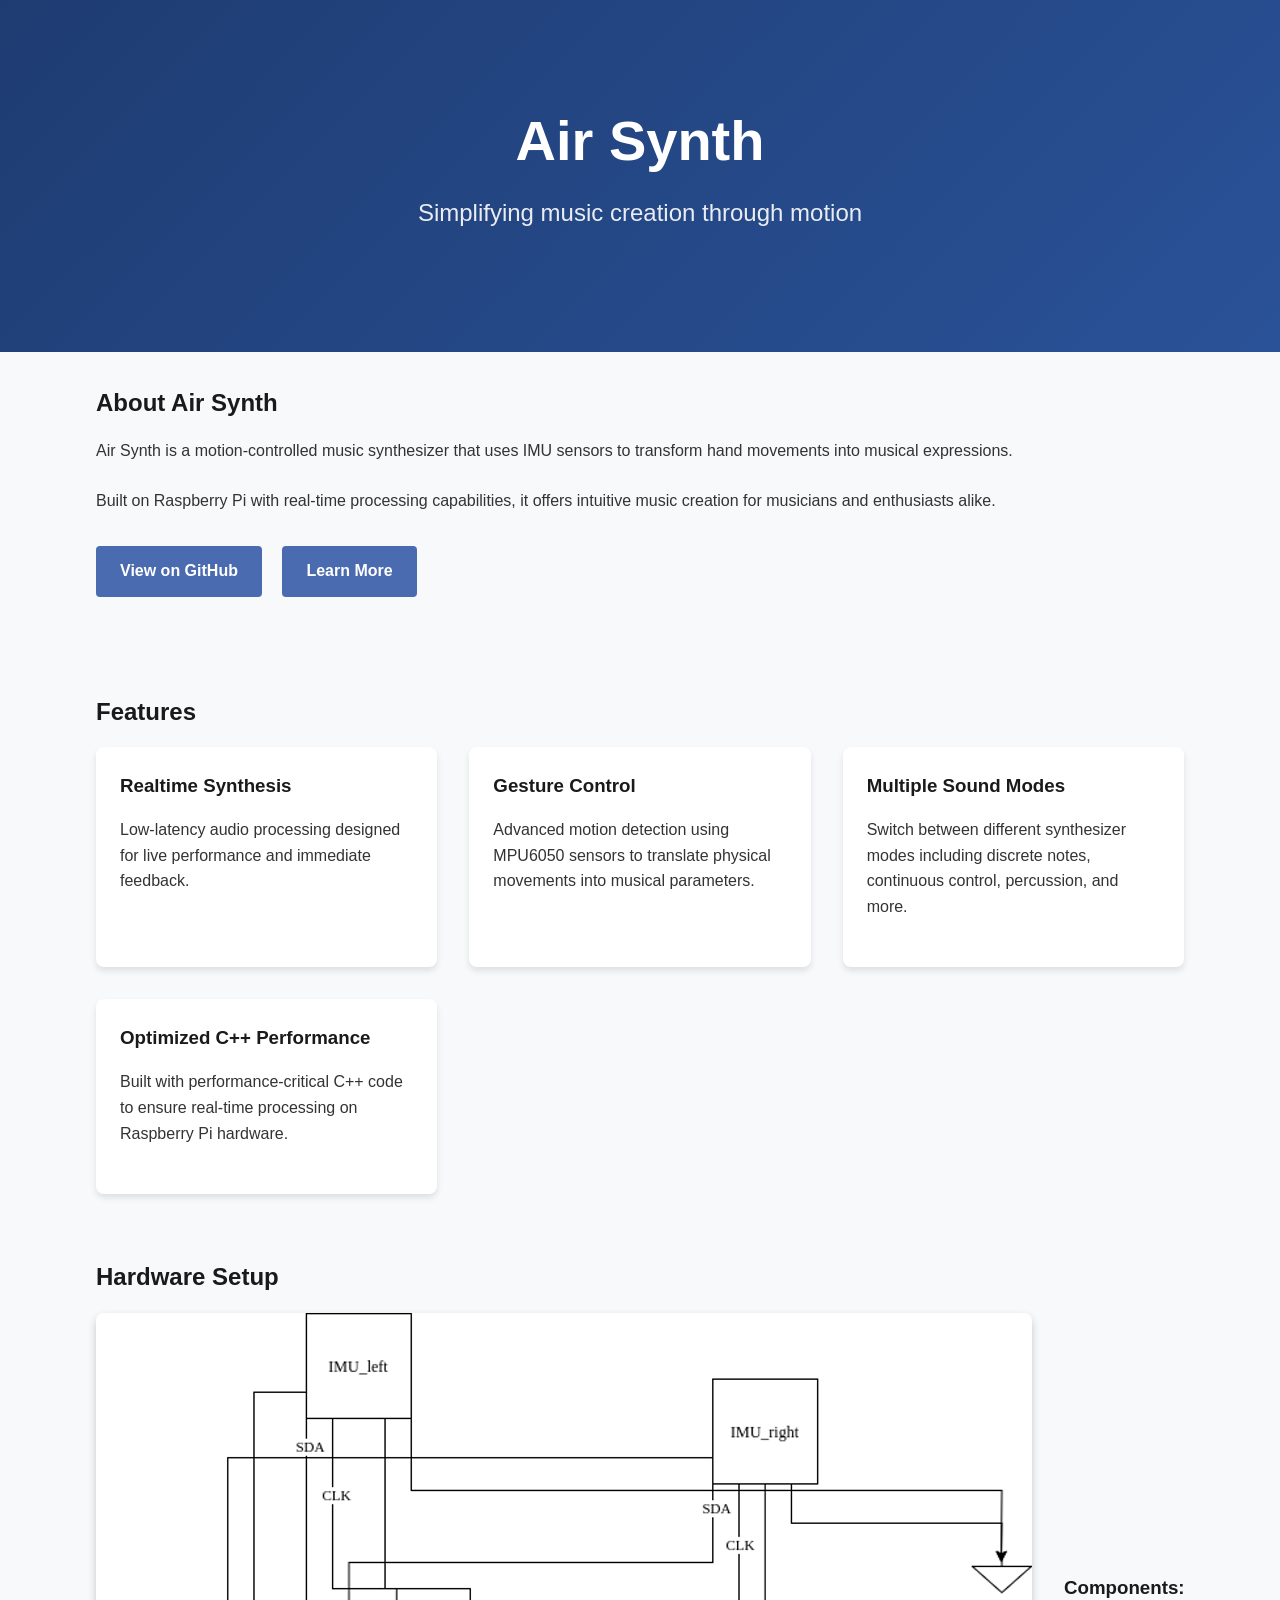
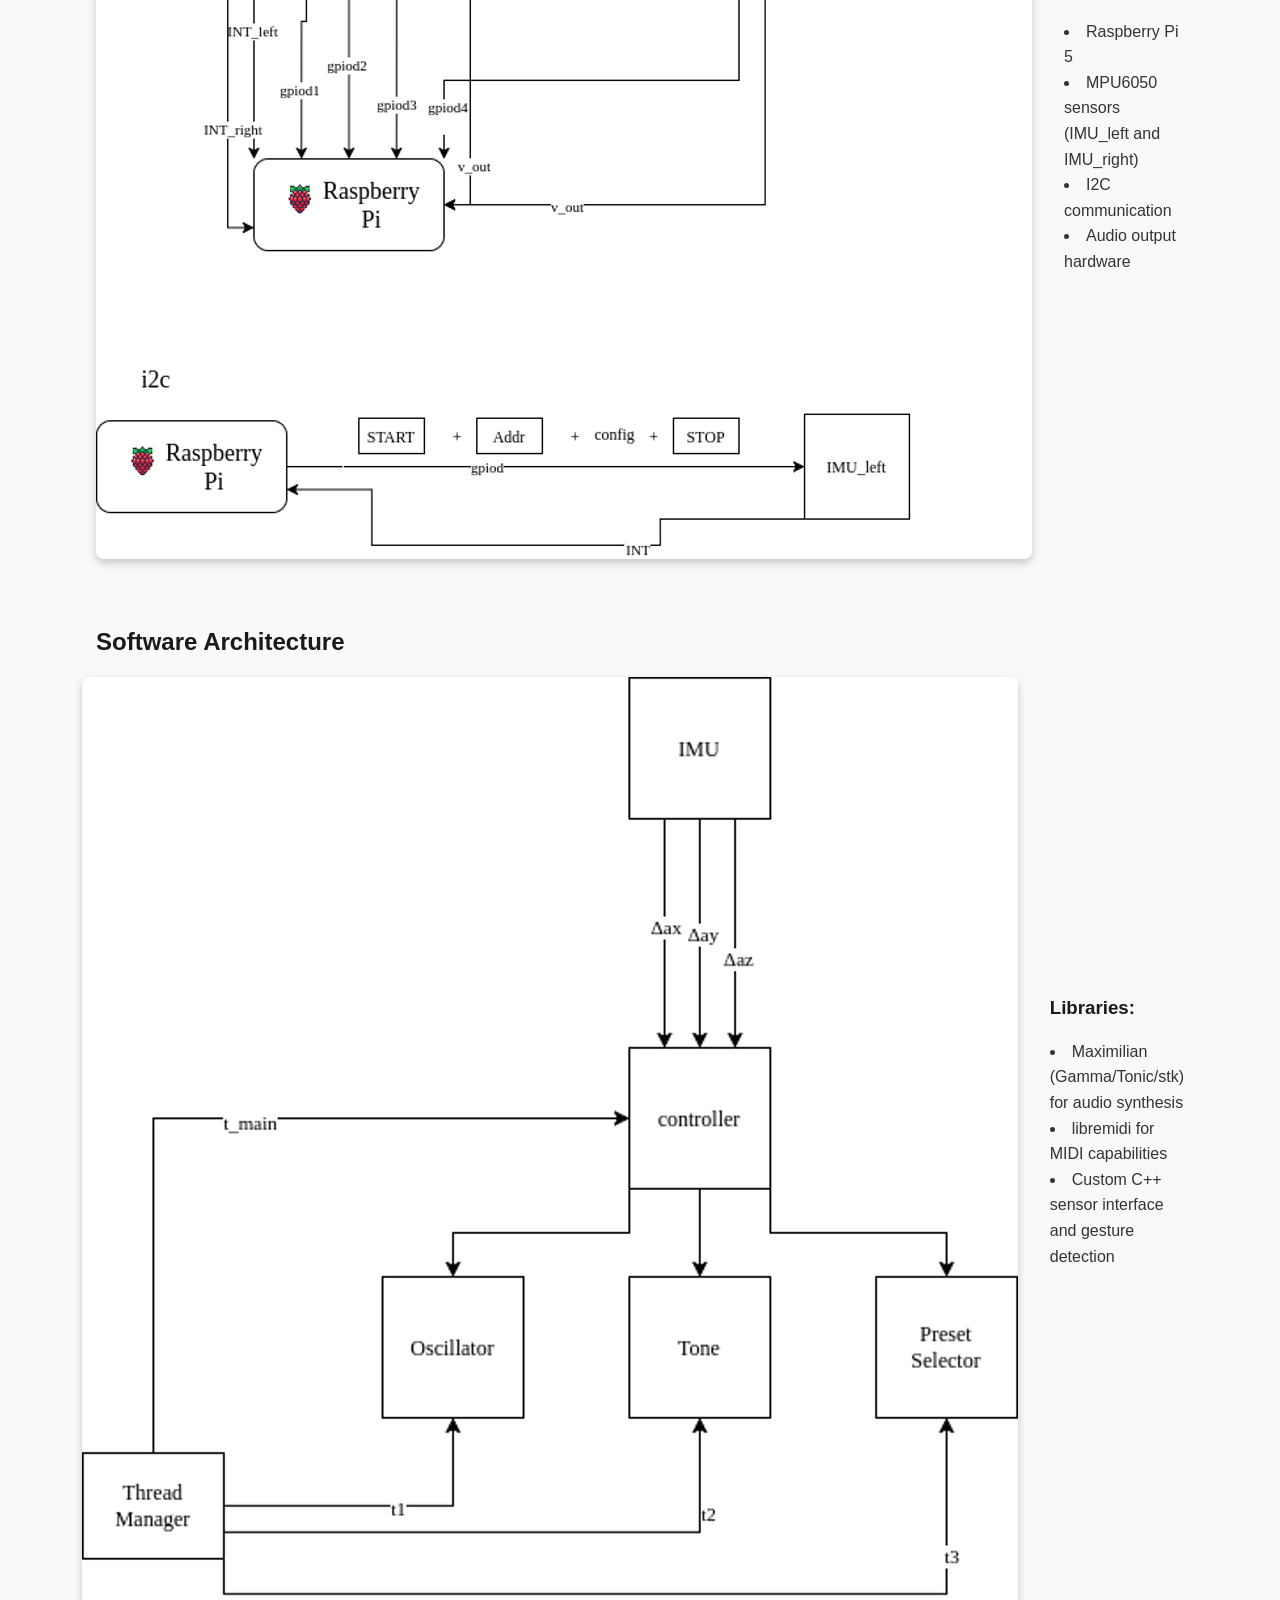
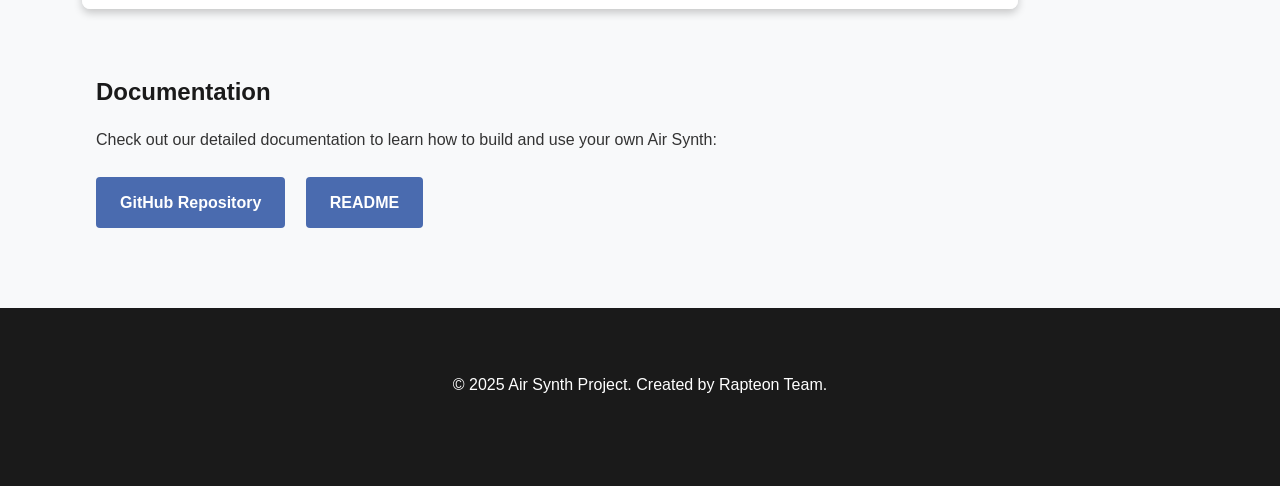
==== index.html @ 4feedc64 "Add website for Air Synth project" ====
<!DOCTYPE html>
<html lang="en">
<head>
    <meta charset="UTF-8">
    <meta name="viewport" content="width=device-width, initial-scale=1.0">
    <title>Air Synth - Motion-Controlled Music Synthesizer</title>
    <link rel="stylesheet" href="styles.css">
</head>
<body>
    <header>
        <div class="container">
            <h1>Air Synth</h1>
            <p class="tagline">Simplifying music creation through motion</p>
        </div>
    </header>
    
    <section id="intro" class="container">
        <h2>About Air Synth</h2>
        <p>Air Synth is a motion-controlled music synthesizer that uses IMU sensors to transform hand movements into musical expressions.</p>
        <p>Built on Raspberry Pi with real-time processing capabilities, it offers intuitive music creation for musicians and enthusiasts alike.</p>
        <div class="button-group">
            <a href="https://github.com/Rapteon/air-synth" class="button">View on GitHub</a>
            <a href="#features" class="button">Learn More</a>
        </div>
    </section>

    <section id="features" class="container">
        <h2>Features</h2>
        <div class="features-grid">
            <div class="feature-card">
                <h3>Realtime Synthesis</h3>
                <p>Low-latency audio processing designed for live performance and immediate feedback.</p>
            </div>
            <div class="feature-card">
                <h3>Gesture Control</h3>
                <p>Advanced motion detection using MPU6050 sensors to translate physical movements into musical parameters.</p>
            </div>
            <div class="feature-card">
                <h3>Multiple Sound Modes</h3>
                <p>Switch between different synthesizer modes including discrete notes, continuous control, percussion, and more.</p>
            </div>
            <div class="feature-card">
                <h3>Optimized C++ Performance</h3>
                <p>Built with performance-critical C++ code to ensure real-time processing on Raspberry Pi hardware.</p>
            </div>
        </div>
    </section>

    <section id="hardware" class="container">
        <h2>Hardware Setup</h2>
        <div class="image-content">
            <img src="images/hardware-diagram.png" alt="Hardware connection diagram" class="diagram-image">
            <div>
                <h3>Components:</h3>
                <ul>
                    <li>Raspberry Pi 5</li>
                    <li>MPU6050 sensors (IMU_left and IMU_right)</li>
                    <li>I2C communication</li>
                    <li>Audio output hardware</li>
                </ul>
            </div>
        </div>
    </section>

    <section id="software" class="container">
        <h2>Software Architecture</h2>
        <div class="image-content reverse">
            <div>
                <h3>Libraries:</h3>
                <ul>
                    <li>Maximilian (Gamma/Tonic/stk) for audio synthesis</li>
                    <li>libremidi for MIDI capabilities</li>
                    <li>Custom C++ sensor interface and gesture detection</li>
                </ul>
            </div>
            <img src="images/software-diagram.png" alt="Software architecture diagram" class="diagram-image">
        </div>
    </section>

    <section id="documentation" class="container">
        <h2>Documentation</h2>
        <p>Check out our detailed documentation to learn how to build and use your own Air Synth:</p>
        <div class="doc-links">
            <a href="https://github.com/Rapteon/air-synth" class="button">GitHub Repository</a>
            <a href="https://github.com/Rapteon/air-synth/blob/main/README.md" class="button">README</a>
        </div>
    </section>

    <footer>
        <div class="container">
            <p>&copy; 2025 Air Synth Project. Created by Rapteon Team.</p>
        </div>
    </footer>
</body>
</html>
---- styles.css ----
/* Base styles */
* {
    margin: 0;
    padding: 0;
    box-sizing: border-box;
}

body {
    font-family: 'Segoe UI', Tahoma, Geneva, Verdana, sans-serif;
    line-height: 1.6;
    color: #333;
    background-color: #f8f9fa;
}

.container {
    width: 90%;
    max-width: 1200px;
    margin: 0 auto;
    padding: 2rem;
}

h1, h2, h3 {
    margin-bottom: 1rem;
    color: #1a1a1a;
}

p {
    margin-bottom: 1.5rem;
}

/* Header */
header {
    background: linear-gradient(135deg, #1e3c72, #2a5298);
    color: white;
    padding: 4rem 0;
    text-align: center;
}

header h1 {
    font-size: 3.5rem;
    margin-bottom: 0.5rem;
    color: white;
}

.tagline {
    font-size: 1.5rem;
    opacity: 0.9;
}

/* Buttons */
.button {
    display: inline-block;
    background-color: #4a6baf;
    color: white;
    padding: 0.8rem 1.5rem;
    border-radius: 4px;
    text-decoration: none;
    font-weight: 600;
    margin-right: 1rem;
    transition: background-color 0.3s;
}

.button:hover {
    background-color: #3a5999;
}

.button-group {
    margin: 2rem 0;
}

/* Features */
.features-grid {
    display: grid;
    grid-template-columns: repeat(auto-fit, minmax(250px, 1fr));
    gap: 2rem;
}

.feature-card {
    background: white;
    border-radius: 8px;
    box-shadow: 0 4px 6px rgba(0,0,0,0.1);
    padding: 1.5rem;
    transition: transform 0.3s;
}

.feature-card:hover {
    transform: translateY(-5px);
}

/* Hardware and Software sections */
.image-content {
    display: flex;
    align-items: center;
    gap: 2rem;
}

.reverse {
    flex-direction: row-reverse;
}

.diagram-image {
    max-width: 100%;
    height: auto;
    border-radius: 8px;
    box-shadow: 0 4px 8px rgba(0,0,0,0.2);
    flex: 1;
}

.image-content div {
    flex: 1;
}

.image-content ul {
    list-style-position: inside;
    margin-bottom: 1.5rem;
}

/* Documentation */
.doc-links {
    margin-top: 1.5rem;
}

/* Footer */
footer {
    background-color: #1a1a1a;
    color: white;
    text-align: center;
    padding: 2rem 0;
    margin-top: 3rem;
}

/* Responsive */
@media (max-width: 768px) {
    .image-content, .reverse {
        flex-direction: column;
    }
    
    header h1 {
        font-size: 2.5rem;
    }
    
    .tagline {
        font-size: 1.2rem;
    }
}
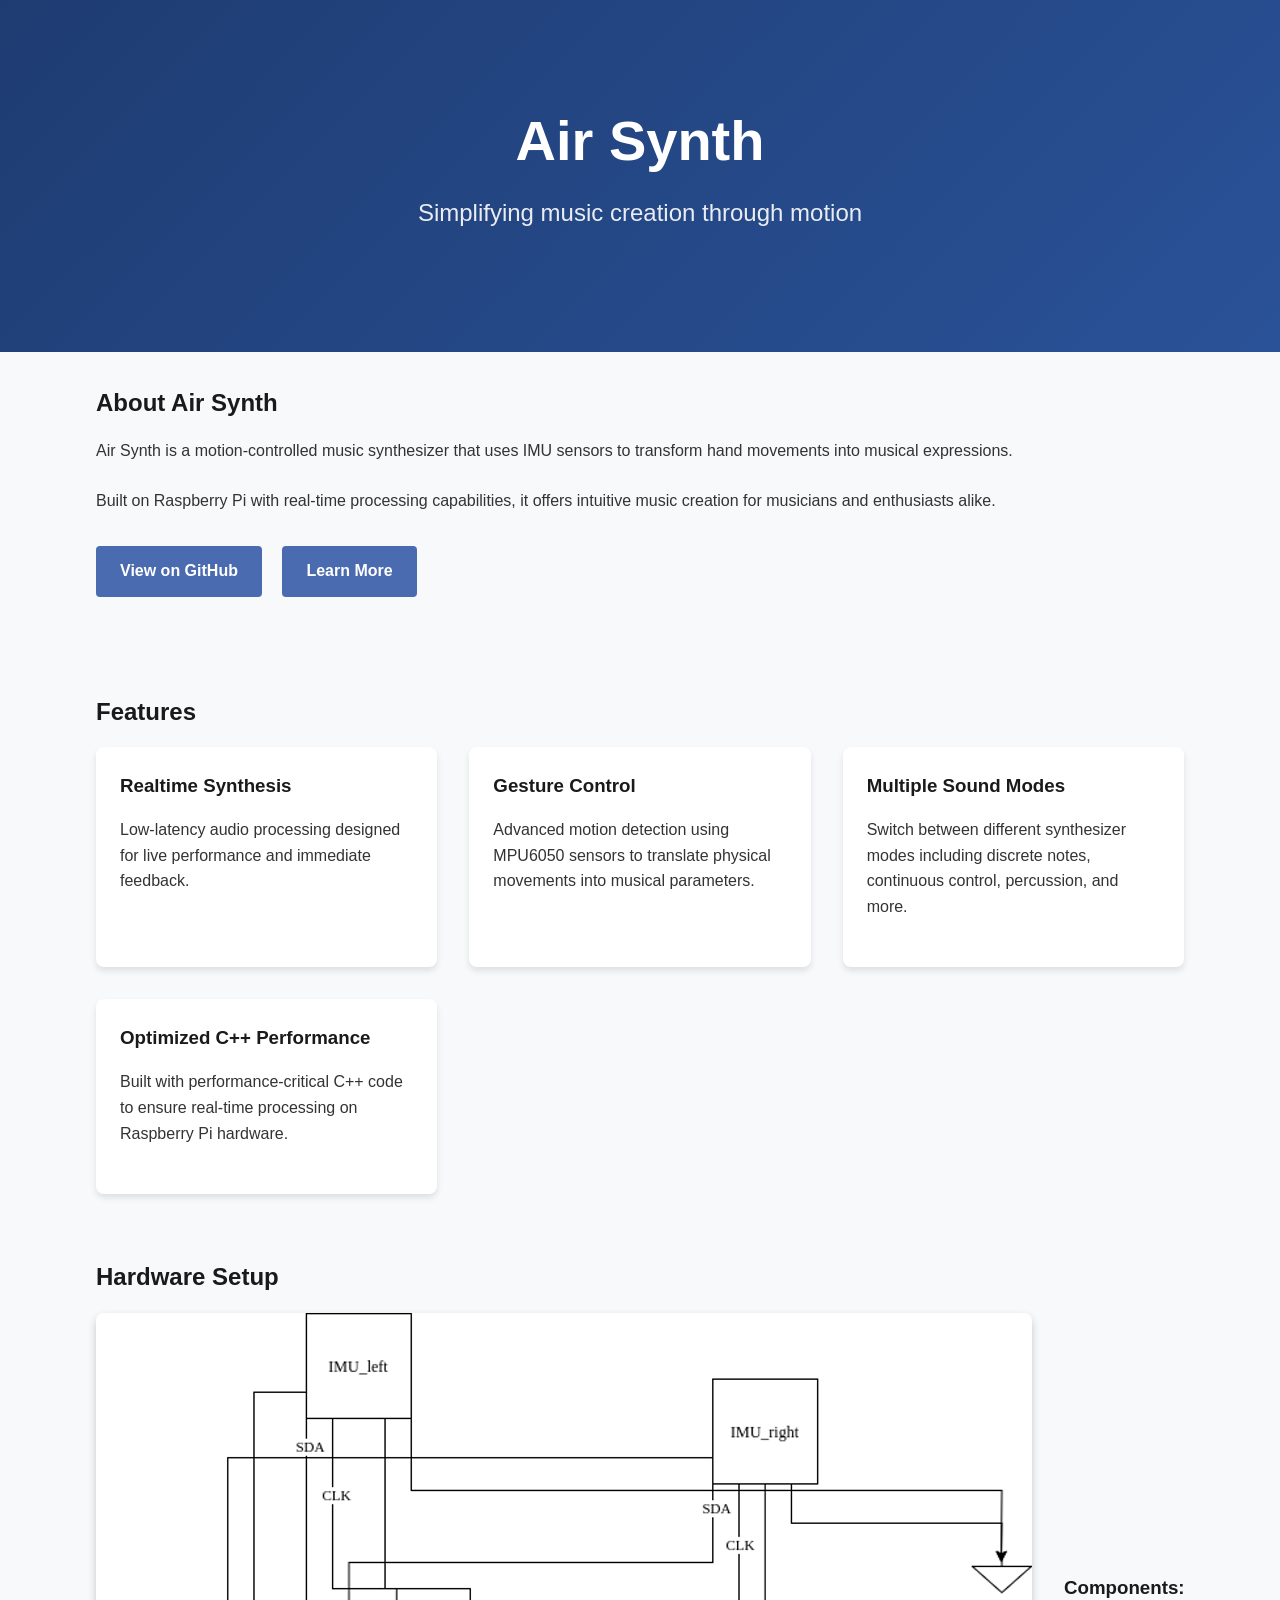
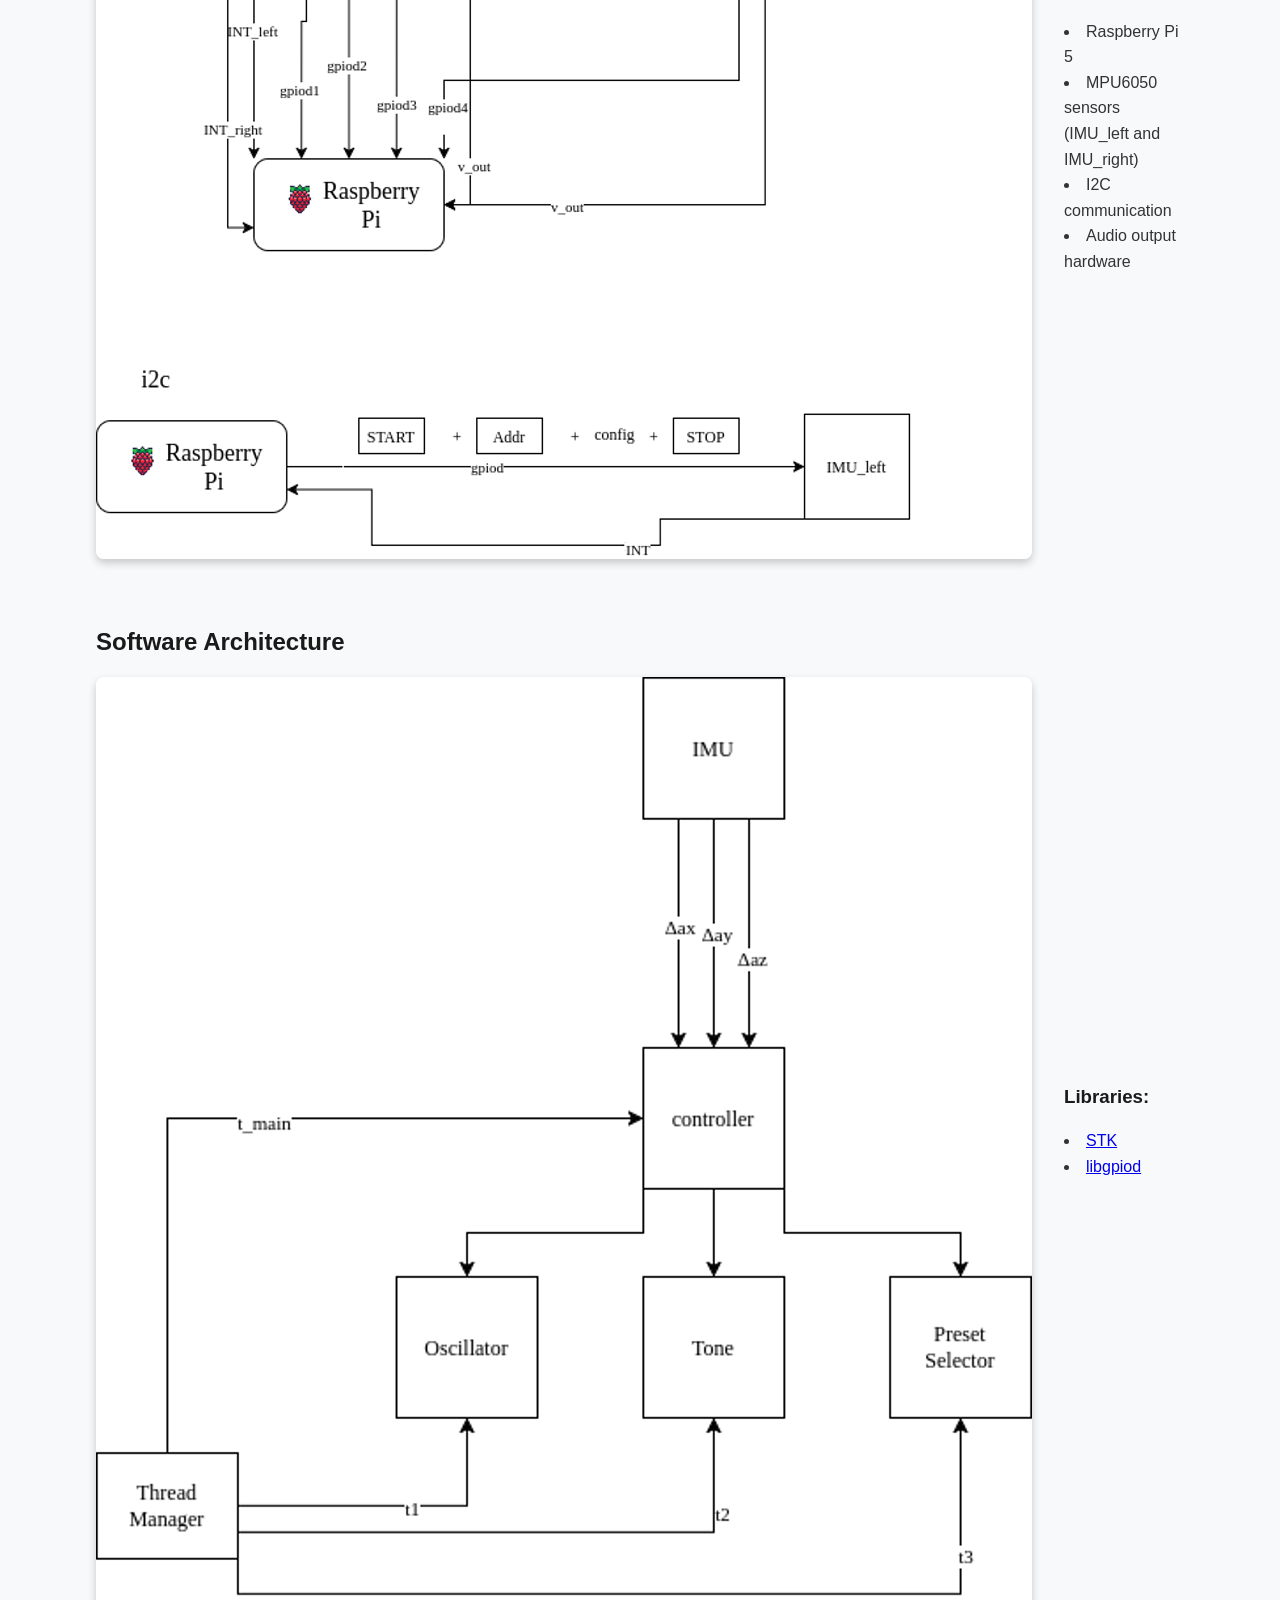
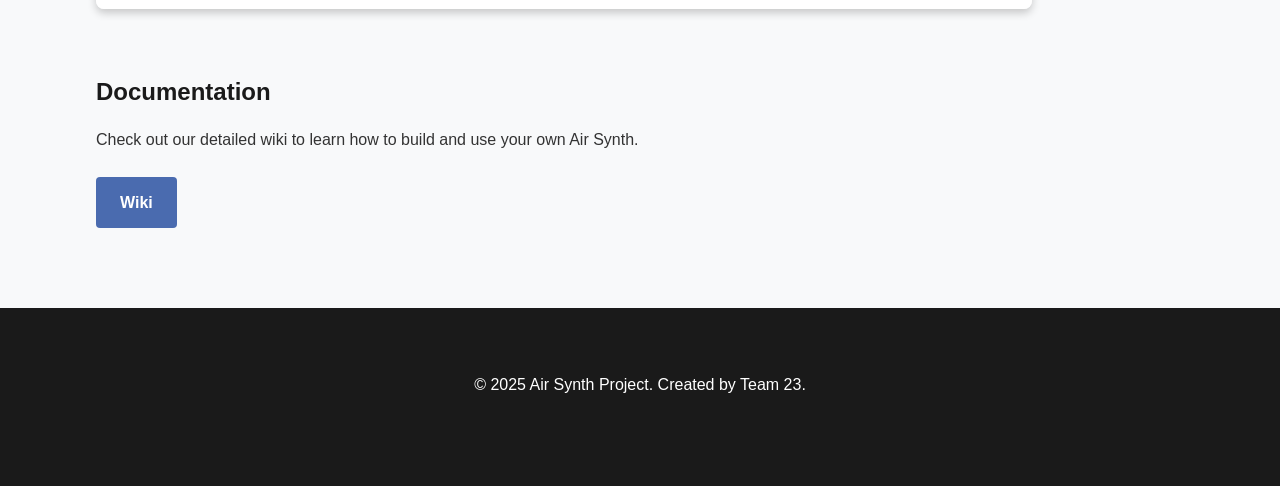
==== commit ed7fe966: "Updated website." ====
--- a/index.html
+++ b/index.html
@@ -5,6 +5,7 @@
     <meta name="viewport" content="width=device-width, initial-scale=1.0">
     <title>Air Synth - Motion-Controlled Music Synthesizer</title>
     <link rel="stylesheet" href="styles.css">
+    <link rel="shortcut icon" type="image/x-icon" href="favicon.ico">
 </head>
 <body>
     <header>
@@ -68,9 +69,8 @@
             <div>
                 <h3>Libraries:</h3>
                 <ul>
-                    <li>Maximilian (Gamma/Tonic/stk) for audio synthesis</li>
-                    <li>libremidi for MIDI capabilities</li>
-                    <li>Custom C++ sensor interface and gesture detection</li>
+                    <li><a href="https://ccrma.stanford.edu/software/stk/">STK</a></li>
+                    <li><a href="https://libgpiod.readthedocs.io/en/latest/">libgpiod</a></li>
                 </ul>
             </div>
             <img src="images/software-diagram.png" alt="Software architecture diagram" class="diagram-image">
@@ -79,17 +79,16 @@
 
     <section id="documentation" class="container">
         <h2>Documentation</h2>
-        <p>Check out our detailed documentation to learn how to build and use your own Air Synth:</p>
+        <p>Check out our detailed wiki to learn how to build and use your own Air Synth.</p>
         <div class="doc-links">
-            <a href="https://github.com/Rapteon/air-synth" class="button">GitHub Repository</a>
-            <a href="https://github.com/Rapteon/air-synth/blob/main/README.md" class="button">README</a>
+            <a href="https://github.com/Rapteon/air-synth/wiki"class="button">Wiki</a>
         </div>
     </section>
 
     <footer>
         <div class="container">
-            <p>&copy; 2025 Air Synth Project. Created by Rapteon Team.</p>
+            <p>&copy; 2025 Air Synth Project. Created by Team 23.</p>
         </div>
     </footer>
 </body>
-</html>+</html>
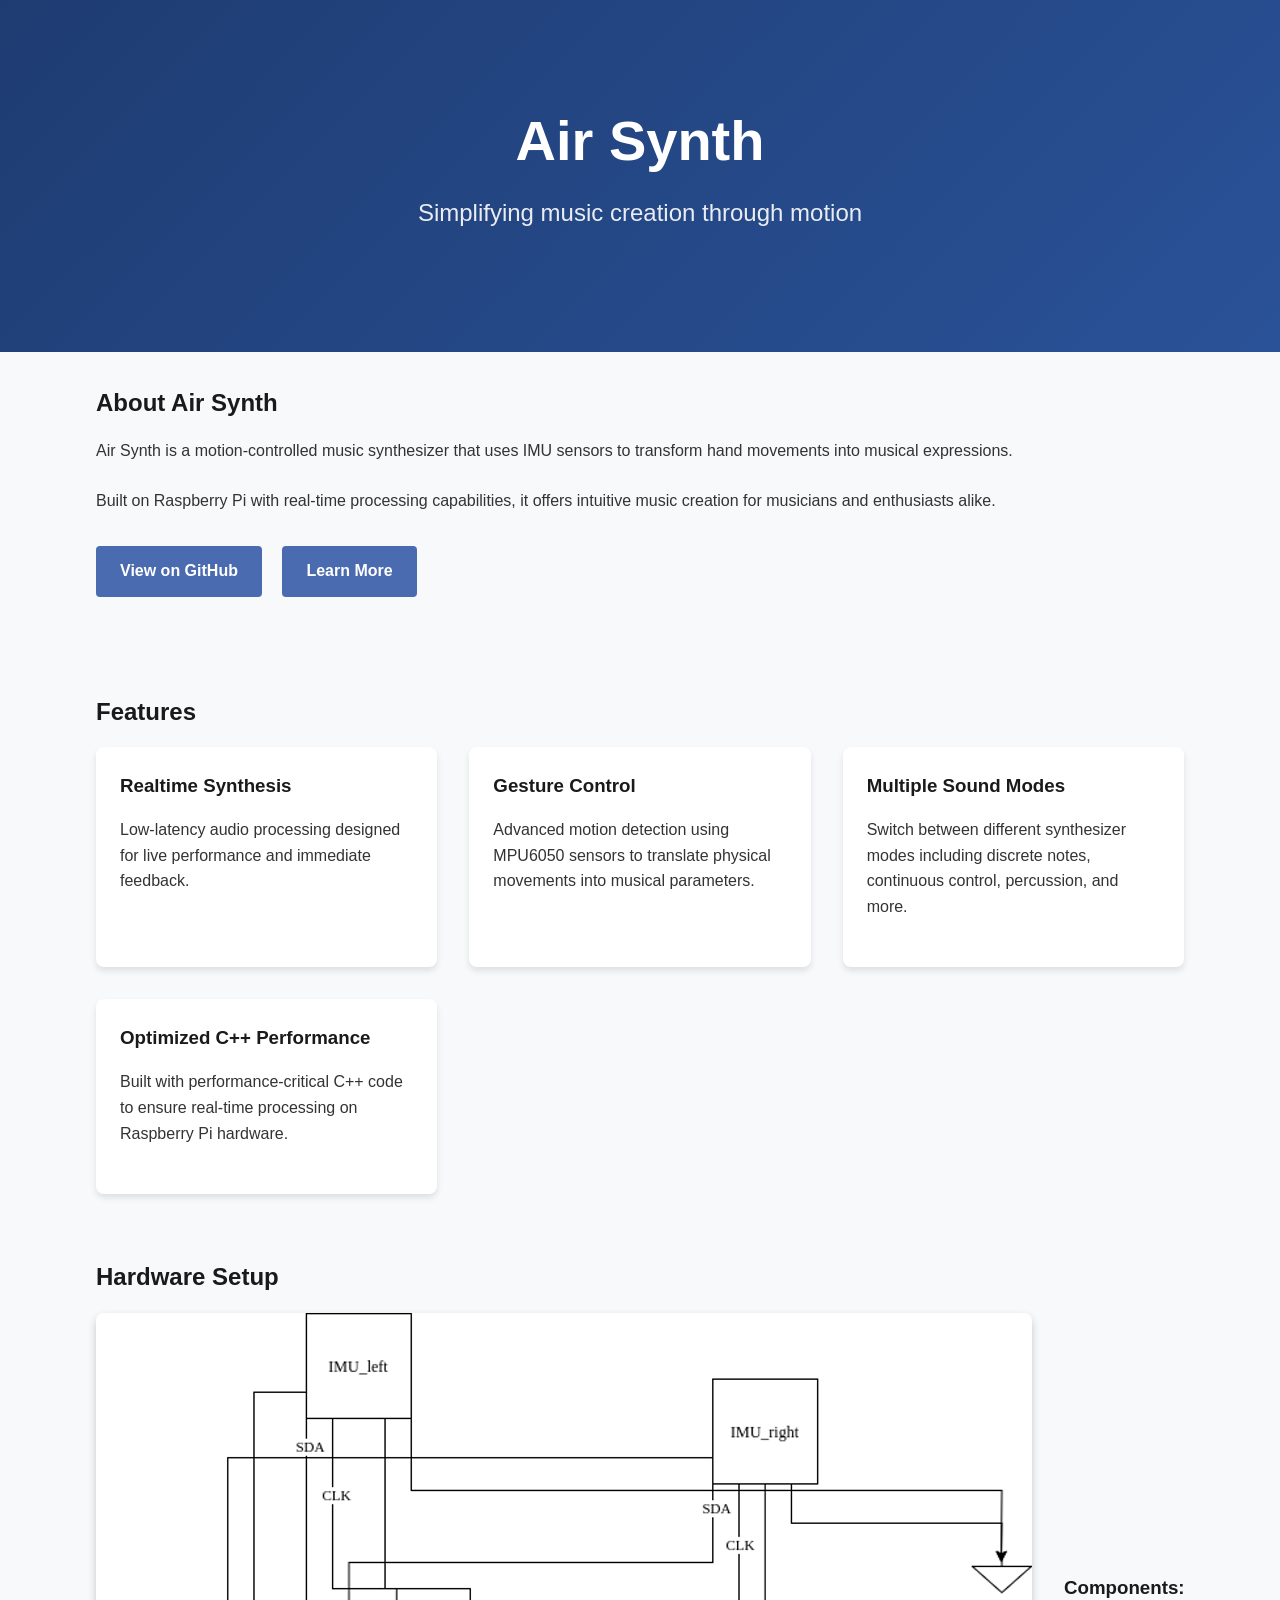
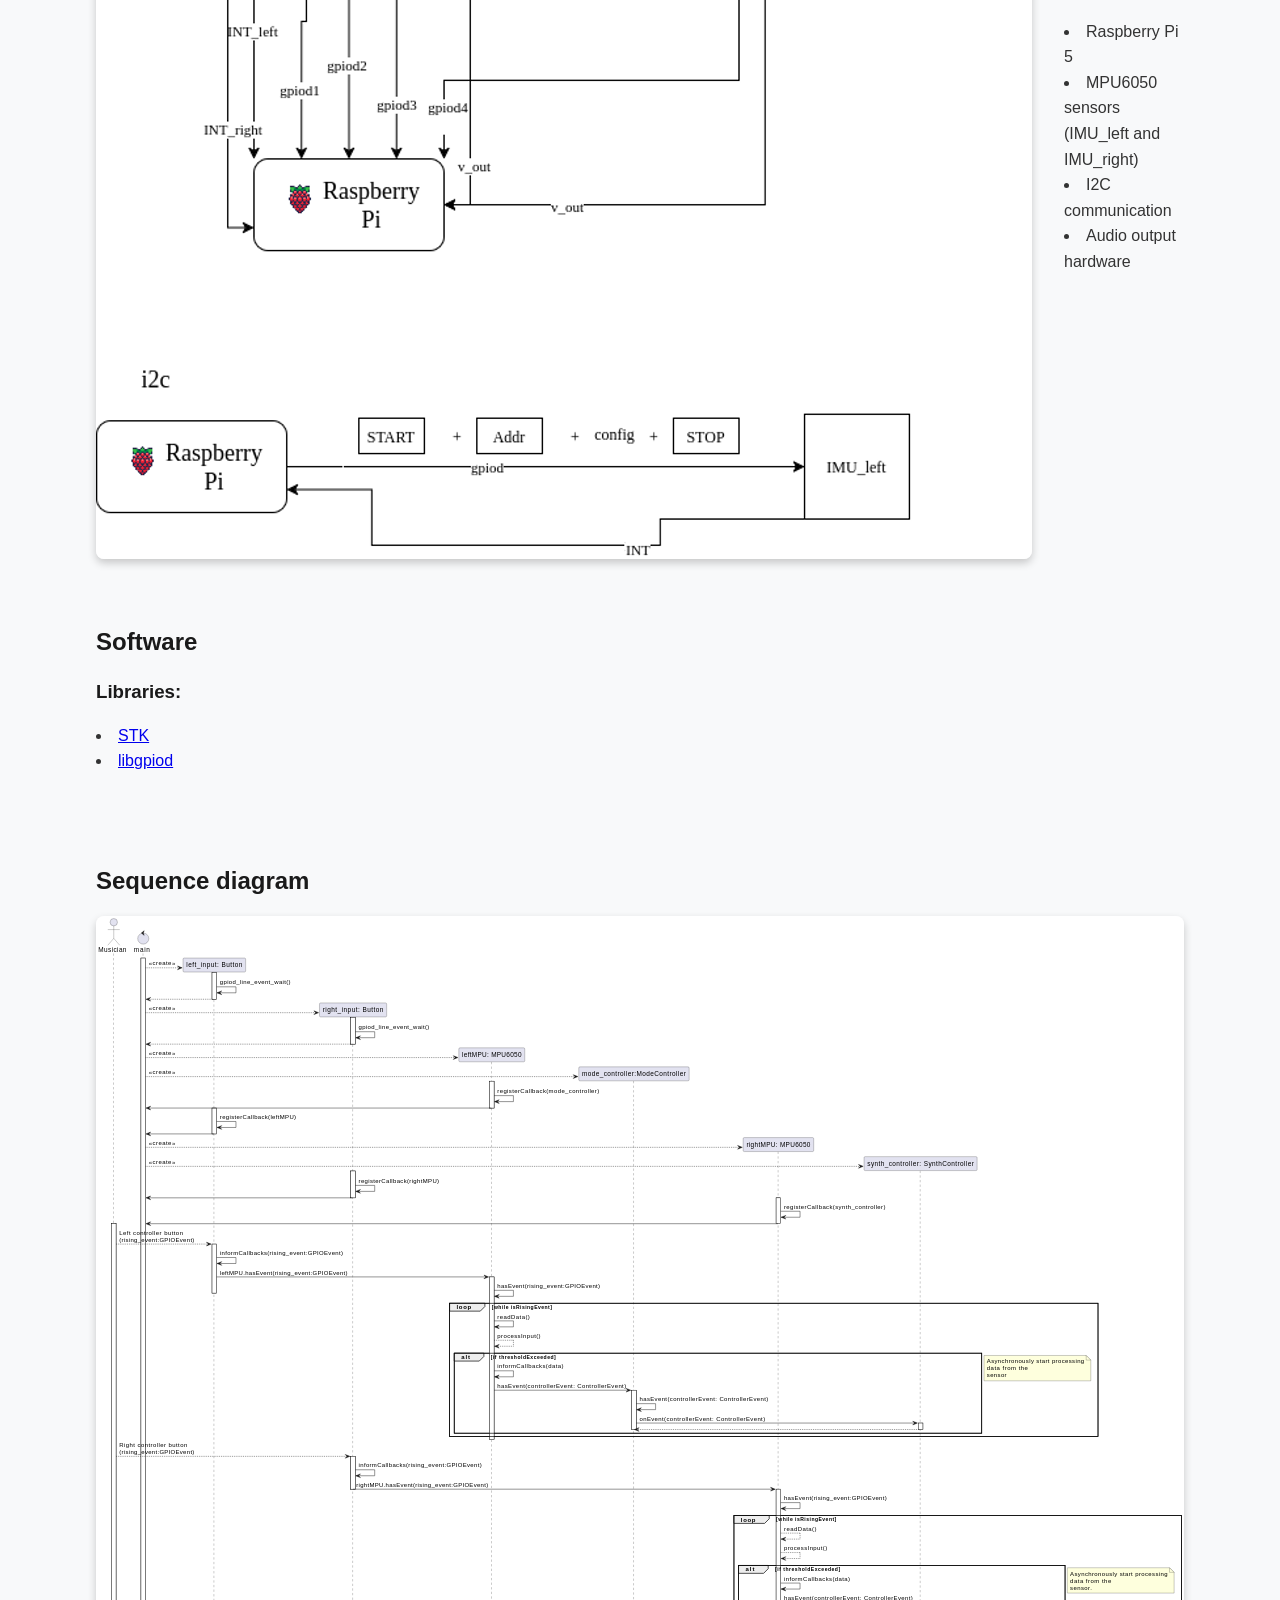
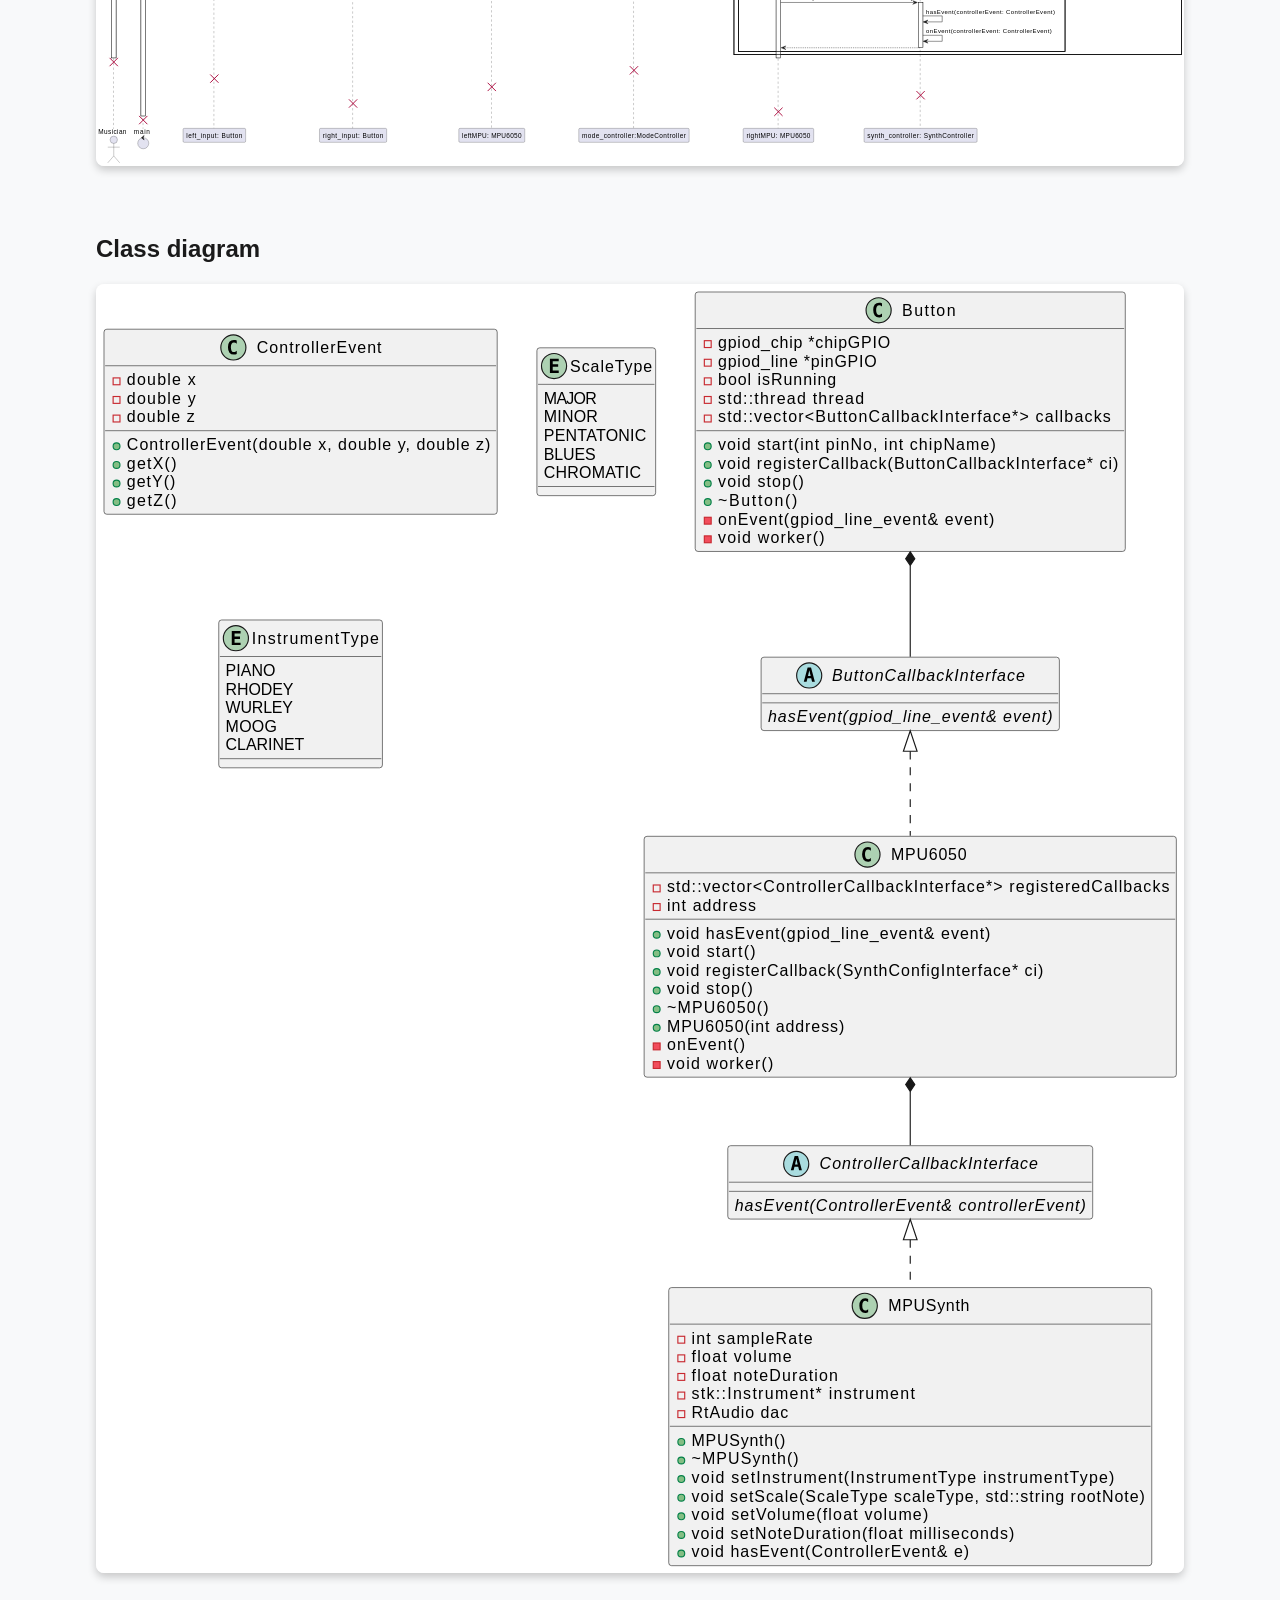
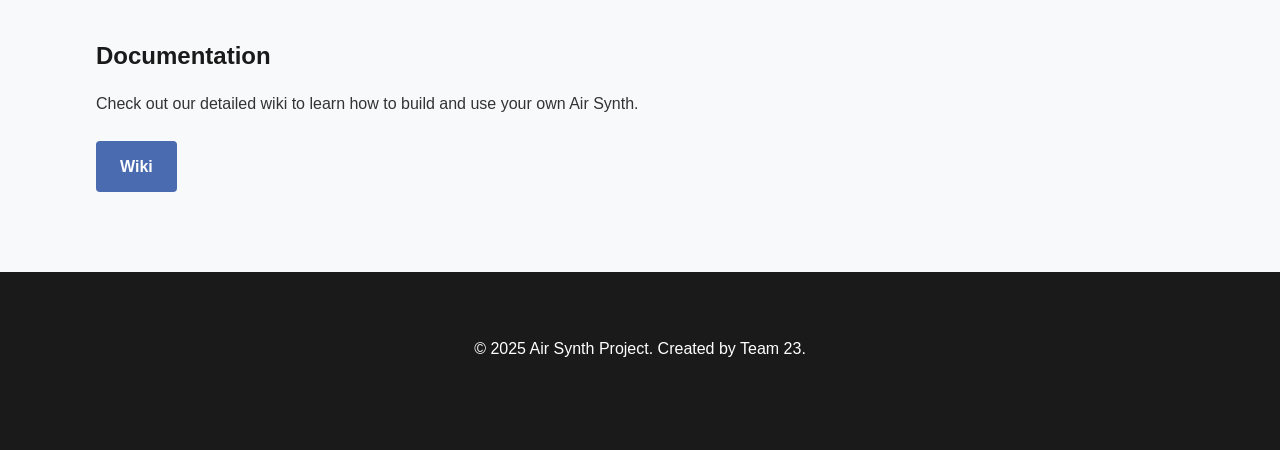
==== commit a5f8e5da: "Added class and sequence diagrams." ====
--- a/index.html
+++ b/index.html
@@ -64,7 +64,7 @@
     </section>
 
     <section id="software" class="container">
-        <h2>Software Architecture</h2>
+        <h2>Software</h2>
         <div class="image-content reverse">
             <div>
                 <h3>Libraries:</h3>
@@ -73,10 +73,20 @@
                     <li><a href="https://libgpiod.readthedocs.io/en/latest/">libgpiod</a></li>
                 </ul>
             </div>
-            <img src="images/software-diagram.png" alt="Software architecture diagram" class="diagram-image">
         </div>
     </section>
-
+    <section id="sequence-diagram" class="container">
+        <h2>Sequence diagram</h2>
+        <div class="image-content">
+            <img src="images/sequence-diagram.svg" alt="Sequence diagram" class="diagram-image">
+        </div>
+    </section>
+    <section id="class-diagram" class="container">
+        <h2>Class diagram</h2>
+        <div class="image-content">
+            <img src="images/class-diagram.svg" alt="Class diagram" class="diagram-image">
+        </div>
+    </section>
     <section id="documentation" class="container">
         <h2>Documentation</h2>
         <p>Check out our detailed wiki to learn how to build and use your own Air Synth.</p>
